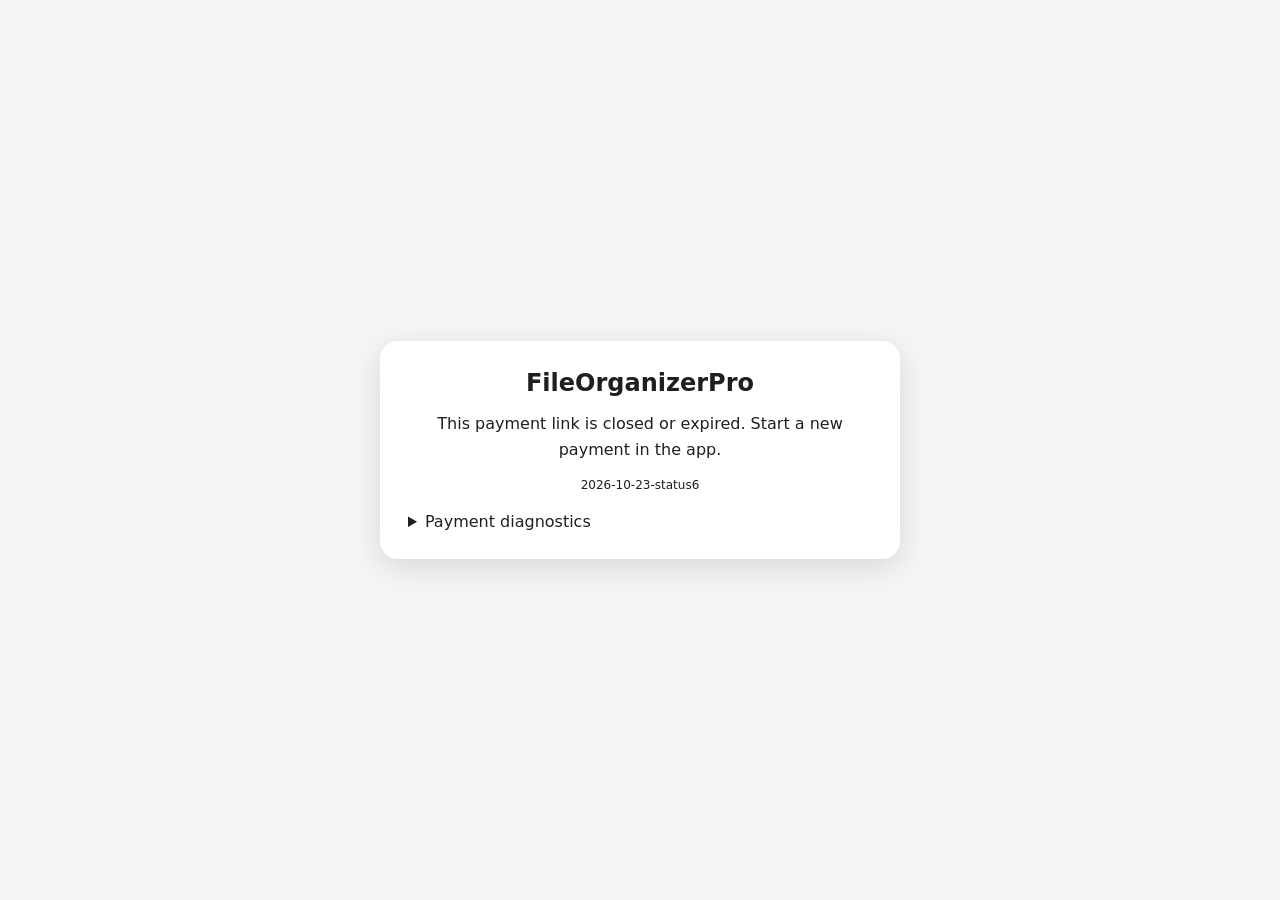
==== web/checkout.html @ 6a00ed4e "Fix pending Pi payment recovery" ====
<!doctype html>
<html lang="en">
<head>
  <meta charset="utf-8">
  <meta name="viewport" content="width=device-width, initial-scale=1">
  <title>FileOrganizerPro Checkout</title>
  <style>
    :root {
      color-scheme: light dark;
      font-family: system-ui, -apple-system, BlinkMacSystemFont, "Segoe UI", sans-serif;
    }
    body {
      margin: 0;
      min-height: 100vh;
      display: grid;
      place-items: center;
      background: #f5f5f5;
      color: #1f1f1f;
    }
    main {
      width: min(92vw, 520px);
      box-sizing: border-box;
      padding: 28px;
      border-radius: 18px;
      background: #fff;
      box-shadow: 0 8px 30px rgba(0,0,0,.12);
      text-align: center;
    }
    h1 { margin: 0 0 12px; font-size: 24px; }
    #status { margin: 14px 0; line-height: 1.6; }
    #details { margin: 16px 0; overflow-wrap: anywhere; }
    #status, button { overflow-wrap: anywhere; }
    button {
      border: 0;
      border-radius: 10px;
      padding: 12px 20px;
      font: inherit;
      cursor: pointer;
      background: #6f42c1;
      color: white;
    }
    button:disabled { opacity: .55; cursor: default; }
    .hidden { display: none; }
    .error { color: #b42318; }
    .success { color: #067647; }
    @media (prefers-color-scheme: dark) {
      body { background: #121212; color: #f1f1f1; }
      main { background: #1e1e1e; }
    }
  </style>
  <script src="https://sdk.minepi.com/pi-sdk.js"></script>
  <meta name="referrer" content="no-referrer">
  <script src="config.js?v=20261022"></script>
</head>
<body>
  <main>
    <h1>FileOrganizerPro</h1>
    <div id="status" role="status" aria-live="polite"></div>
    <div id="details"></div>
    <button id="payButton" class="hidden" type="button"></button>
    <p style="font-size:12px">2026-10-23-status6</p>
    <details style="text-align:start;margin-top:20px">
      <summary id="diagnostics-title"></summary>
      <pre id="payment-diagnostics" dir="ltr" style="white-space:pre-wrap;overflow-wrap:anywhere;font-size:12px" aria-live="polite"></pre>
    </details>
  </main>
  <script src="checkout-i18n.js?v=20261031-pending"></script>
  <script src="checkout.js?v=20261031-pending"></script>
</body>
</html>
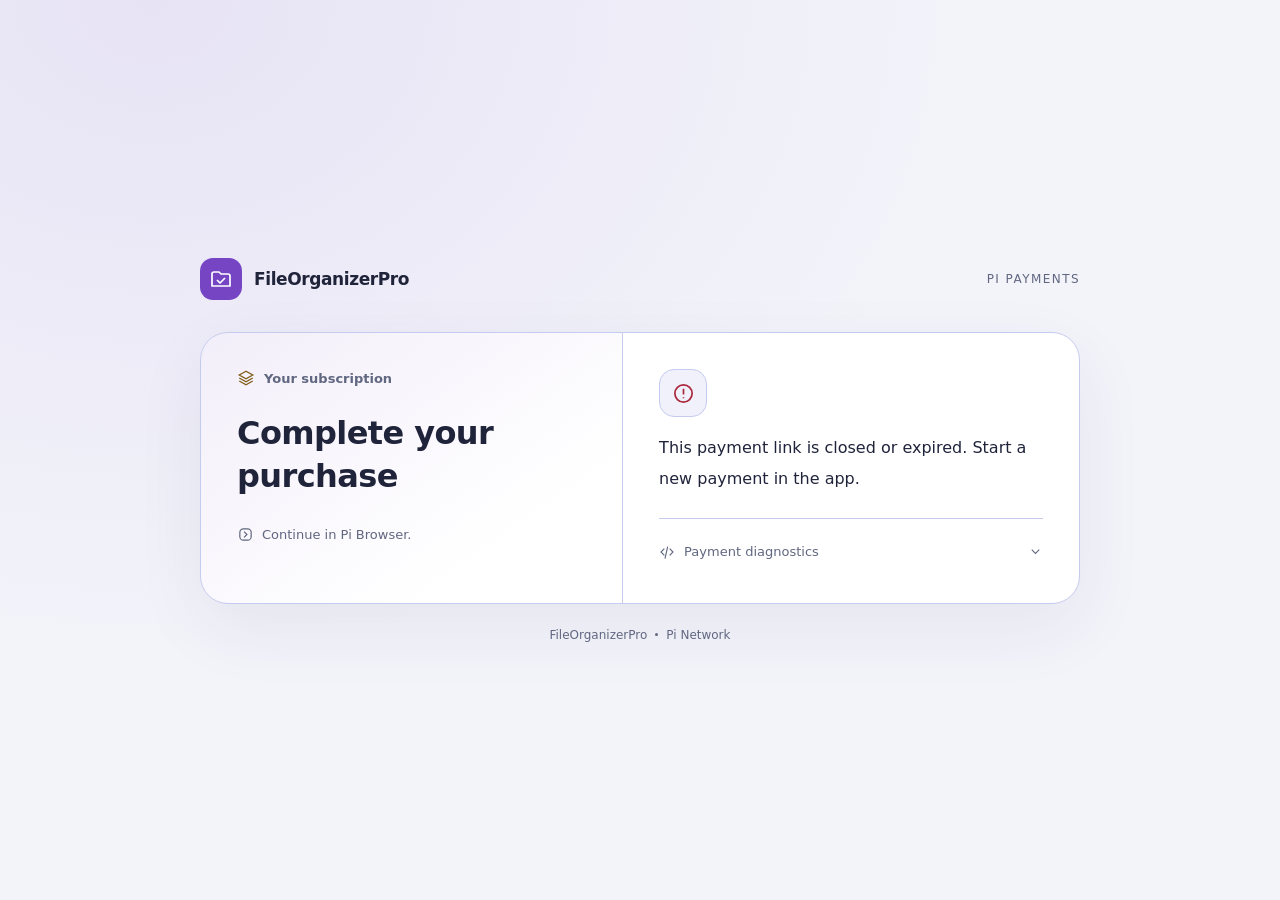
==== commit b832d173: "Redesign multilingual Pi checkout interface" ====
--- a/web/checkout.html
+++ b/web/checkout.html
@@ -3,68 +3,43 @@
 <head>
   <meta charset="utf-8">
   <meta name="viewport" content="width=device-width, initial-scale=1">
+  <meta name="color-scheme" content="dark light">
+  <meta name="referrer" content="no-referrer">
   <title>FileOrganizerPro Checkout</title>
   <style>
-    :root {
-      color-scheme: light dark;
-      font-family: system-ui, -apple-system, BlinkMacSystemFont, "Segoe UI", sans-serif;
-    }
-    body {
-      margin: 0;
-      min-height: 100vh;
-      display: grid;
-      place-items: center;
-      background: #f5f5f5;
-      color: #1f1f1f;
-    }
-    main {
-      width: min(92vw, 520px);
-      box-sizing: border-box;
-      padding: 28px;
-      border-radius: 18px;
-      background: #fff;
-      box-shadow: 0 8px 30px rgba(0,0,0,.12);
-      text-align: center;
-    }
-    h1 { margin: 0 0 12px; font-size: 24px; }
-    #status { margin: 14px 0; line-height: 1.6; }
-    #details { margin: 16px 0; overflow-wrap: anywhere; }
-    #status, button { overflow-wrap: anywhere; }
-    button {
-      border: 0;
-      border-radius: 10px;
-      padding: 12px 20px;
-      font: inherit;
-      cursor: pointer;
-      background: #6f42c1;
-      color: white;
-    }
-    button:disabled { opacity: .55; cursor: default; }
-    .hidden { display: none; }
-    .error { color: #b42318; }
-    .success { color: #067647; }
-    @media (prefers-color-scheme: dark) {
-      body { background: #121212; color: #f1f1f1; }
-      main { background: #1e1e1e; }
-    }
+    :root{color-scheme:dark;--page:#10121c;--surface:#191c2b;--inset:#202438;--line:#454d79;--text:#f3f4fc;--muted:#afb5ce;--purple:#7545c4;--gold:#f3cd7e;--focus:#acb7ff;--ok:#83dfba;--bad:#ffadb5;--shadow:0 28px 80px #03061255;font-family:system-ui,-apple-system,BlinkMacSystemFont,"Segoe UI",sans-serif}
+    *{box-sizing:border-box}body{margin:0;min-height:100vh;min-height:100svh;background:radial-gradient(ellipse at 12% 0%,#7545c419,transparent 52%),var(--page);color:var(--text);padding:32px 24px;display:flex;flex-direction:column;align-items:center;justify-content:center}button,summary{-webkit-tap-highlight-color:transparent}button{font:inherit}svg{display:block;flex-shrink:0}header{width:min(100%,880px);display:flex;align-items:center;gap:12px;margin-bottom:32px}.brand-mark{display:grid;place-items:center;width:42px;height:42px;border-radius:13px;background:var(--purple);color:#fff}.brand-name{font-size:17px;font-weight:700;letter-spacing:-.4px;direction:ltr}.brand-tag{margin-inline-start:auto;color:var(--muted);font-size:12px;letter-spacing:.12em;direction:ltr}
+    main{width:min(100%,880px);display:grid;grid-template-columns:minmax(0,1fr) minmax(0,1.08fr);border:1px solid var(--line);border-radius:28px;background:var(--surface);box-shadow:var(--shadow);overflow:hidden}.overview{padding:36px;min-width:0;background:linear-gradient(145deg,#7545c417,transparent 75%);display:flex;flex-direction:column;gap:25px;border-inline-end:1px solid var(--line)}.eyebrow{display:flex;align-items:center;gap:9px;color:var(--muted);font-size:13px;font-weight:600;margin:0}.eyebrow svg{color:var(--gold)}h1{font-size:clamp(25px,4vw,32px);line-height:1.35;letter-spacing:-.6px;margin:0;font-weight:700;overflow-wrap:anywhere}.plan-name{font-size:14px;color:var(--muted);margin:0 0 10px}.amount-card{border:1px solid #5368d9;border-radius:18px;padding:22px 20px;background:var(--inset);min-width:0}.amount-line{display:flex;align-items:center;gap:10px;flex-wrap:wrap;direction:ltr;justify-content:flex-start}.amount{font-size:clamp(25px,5vw,32px);font-weight:750;font-variant-numeric:tabular-nums;letter-spacing:-.6px;overflow-wrap:anywhere;min-width:0;line-height:1.4}.currency{color:var(--gold);background:#59348d;border:1px solid #5368d9;border-radius:9px;padding:4px 8px;font-size:17px;font-weight:700;line-height:1.4}.summary-note{font-size:13px;color:var(--muted);line-height:1.8;margin:0;display:flex;align-items:flex-start;gap:8px}.summary-note svg{margin-top:3px}.checkout-body{padding:36px;min-width:0;display:flex;flex-direction:column;gap:24px}.status-block{display:flex;flex-direction:column;gap:16px;flex:1}.status-symbol{width:48px;height:48px;border:1px solid var(--line);border-radius:15px;display:grid;place-items:center;color:var(--focus);background:var(--inset)}.status-symbol svg{width:23px;height:23px}.state-icon{display:none}body[data-state="checking"] .icon-loading,body[data-state="waiting"] .icon-clock,body[data-state="ready"] .icon-wallet,body[data-state="success"] .icon-check,body[data-state="error"] .icon-alert,body[data-state="closed"] .icon-alert{display:block}.icon-loading{animation:spin 1.1s linear infinite}#status{font-size:16px;line-height:1.9;overflow-wrap:anywhere;margin:0}body[data-state="success"] .status-symbol{color:var(--ok)}body[data-state="error"] .status-symbol,body[data-state="closed"] .status-symbol{color:var(--bad)}#status.error{color:var(--bad)}
+    #payButton{position:relative;display:flex;justify-content:center;align-items:center;width:100%;min-height:52px;border:1px solid #a487de;border-radius:14px;padding:14px 18px;background:var(--purple);color:#fff;font-size:15px;font-weight:650;cursor:pointer;transition:filter .18s,transform .18s;overflow-wrap:anywhere;line-height:1.5}#payButton:hover:not(:disabled){filter:brightness(1.1)}#payButton:active:not(:disabled){transform:translateY(1px)}#payButton:disabled{cursor:wait;opacity:.75}#payButton:disabled::before{content:"";width:16px;height:16px;flex-shrink:0;border:2px solid #ffffff55;border-top-color:#fff;border-radius:50%;margin-inline-end:10px;animation:spin 1.1s linear infinite}:focus-visible{outline:2px solid var(--focus);outline-offset:4px}.hidden{display:none!important}.diagnostics{border-top:1px solid var(--line);padding-top:18px;margin-top:auto}summary{cursor:pointer;display:flex;align-items:center;gap:9px;color:var(--muted);font-size:13px;list-style:none;min-height:30px}summary::-webkit-details-marker{display:none}summary .chevron{margin-inline-start:auto;transition:transform .2s}details[open] summary .chevron{transform:rotate(180deg)}summary:hover{color:var(--text)}#payment-diagnostics{max-height:190px;overflow:auto;white-space:pre-wrap;overflow-wrap:anywhere;background:var(--inset);border:1px solid var(--line);border-radius:10px;padding:12px;font-size:11px;line-height:1.7;color:var(--muted);text-align:left;unicode-bidi:isolate;margin:12px 0 0}footer{margin-top:24px;display:flex;align-items:center;gap:8px;color:var(--muted);font-size:12px;direction:ltr}.footer-dot{height:3px;width:3px;border-radius:50%;background:var(--muted)}[dir="rtl"] .amount-line{justify-content:flex-end}
+    @keyframes spin{to{transform:rotate(360deg)}}@media(prefers-reduced-motion:reduce){*,*::before{animation:none!important;transition:none!important}}@media(prefers-color-scheme:light){:root{color-scheme:light;--page:#f3f4fa;--surface:#fff;--inset:#f0f1fa;--line:#c5cbee;--text:#20243b;--muted:#606780;--focus:#5368d9;--ok:#18794d;--bad:#ac293e;--shadow:0 24px 70px #27315912}.eyebrow svg{color:#805c16}}
+    @media(max-width:620px){body{padding:24px 16px;justify-content:flex-start}header{margin-bottom:24px}.brand-tag{font-size:10px}main{grid-template-columns:minmax(0,1fr);border-radius:22px}.overview{border-inline-end:0;border-bottom:1px solid var(--line);padding:24px;gap:18px}.checkout-body{padding:24px;gap:22px}.status-block{flex-direction:row;align-items:flex-start;gap:12px}.status-symbol{width:40px;height:40px;border-radius:12px;flex-shrink:0}.status-symbol svg{width:21px;height:21px}#status{font-size:15px}.amount-card{padding:18px}.summary-note{font-size:12px}footer{margin-top:20px}}@media(max-width:360px){.overview,.checkout-body{padding:20px}.brand-tag{display:none}}
   </style>
   <script src="https://sdk.minepi.com/pi-sdk.js"></script>
-  <meta name="referrer" content="no-referrer">
   <script src="config.js?v=20261022"></script>
 </head>
-<body>
+<body data-state="checking">
+  <header><span class="brand-mark" aria-hidden="true"><svg width="24" height="24" viewBox="0 0 24 24" fill="none" stroke="currentColor" stroke-width="1.7" stroke-linejoin="round"><path d="M3 7a2 2 0 0 1 2-2h5l2 2h7a2 2 0 0 1 2 2v10H3Z"/><path d="m8 13 3 3 5-5"/></svg></span><span class="brand-name">FileOrganizerPro</span><span class="brand-tag">PI PAYMENTS</span></header>
   <main>
-    <h1>FileOrganizerPro</h1>
-    <div id="status" role="status" aria-live="polite"></div>
-    <div id="details"></div>
-    <button id="payButton" class="hidden" type="button"></button>
-    <p style="font-size:12px">2026-10-23-status6</p>
-    <details style="text-align:start;margin-top:20px">
-      <summary id="diagnostics-title"></summary>
-      <pre id="payment-diagnostics" dir="ltr" style="white-space:pre-wrap;overflow-wrap:anywhere;font-size:12px" aria-live="polite"></pre>
-    </details>
+    <section class="overview" aria-labelledby="checkout-heading">
+      <p class="eyebrow"><svg aria-hidden="true" width="18" height="18" viewBox="0 0 24 24" fill="none" stroke="currentColor" stroke-width="1.7"><path d="M12 3 3 8l9 5 9-5-9-5Z"/><path d="m3 12 9 5 9-5M3 16l9 5 9-5"/></svg><span id="summary-label"></span></p>
+      <h1 id="checkout-heading"></h1>
+      <div id="details" class="amount-card hidden"><p class="plan-name" id="plan-label"></p><div class="amount-line"><bdi class="amount" id="plan-amount" dir="ltr"></bdi><span class="currency" aria-label="Pi">Pi</span></div></div>
+      <p class="summary-note"><svg aria-hidden="true" width="17" height="17" viewBox="0 0 24 24" fill="none" stroke="currentColor" stroke-width="1.7"><rect x="4" y="4" width="16" height="16" rx="5"/><path d="m10 8 4 4-4 4"/></svg><span id="browser-note"></span></p>
+    </section>
+    <section class="checkout-body" aria-labelledby="checkout-heading">
+      <div class="status-block"><div class="status-symbol" aria-hidden="true">
+        <svg class="state-icon icon-loading" viewBox="0 0 24 24" fill="none" stroke="currentColor" stroke-width="1.8"><path d="M20 12a8 8 0 1 1-8-8"/></svg>
+        <svg class="state-icon icon-clock" viewBox="0 0 24 24" fill="none" stroke="currentColor" stroke-width="1.8"><circle cx="12" cy="12" r="9"/><path d="M12 7v5l3 2"/></svg>
+        <svg class="state-icon icon-wallet" viewBox="0 0 24 24" fill="none" stroke="currentColor" stroke-width="1.8"><rect x="3" y="5" width="18" height="15" rx="3"/><path d="M16 11h5v5h-5a2.5 2.5 0 0 1 0-5Z M4 5l12-3v3"/></svg>
+        <svg class="state-icon icon-check" viewBox="0 0 24 24" fill="none" stroke="currentColor" stroke-width="1.8"><circle cx="12" cy="12" r="9"/><path d="m7 12 3 3 7-7"/></svg>
+        <svg class="state-icon icon-alert" viewBox="0 0 24 24" fill="none" stroke="currentColor" stroke-width="1.8"><circle cx="12" cy="12" r="9"/><path d="M12 7v6m0 3v1"/></svg>
+      </div><p id="status" role="status" aria-live="polite" aria-atomic="true"></p></div>
+      <button id="payButton" class="hidden" type="button"></button>
+      <details class="diagnostics"><summary><svg aria-hidden="true" width="16" height="16" viewBox="0 0 24 24" fill="none" stroke="currentColor" stroke-width="1.7"><path d="m8 7-5 5 5 5m8-10 5 5-5 5m-3-13-4 18"/></svg><span id="diagnostics-title"></span><svg class="chevron" aria-hidden="true" width="15" height="15" viewBox="0 0 24 24" fill="none" stroke="currentColor" stroke-width="1.7"><path d="m6 9 6 6 6-6"/></svg></summary><pre id="payment-diagnostics" dir="ltr"></pre></details>
+    </section>
   </main>
-  <script src="checkout-i18n.js?v=20261031-pending"></script>
-  <script src="checkout.js?v=20261031-pending"></script>
+  <footer><span>FileOrganizerPro</span><span class="footer-dot"></span><span>Pi Network</span></footer>
+  <script src="checkout-i18n.js?v=20261103-design1"></script>
+  <script src="checkout.js?v=20261103-design1"></script>
 </body>
 </html>
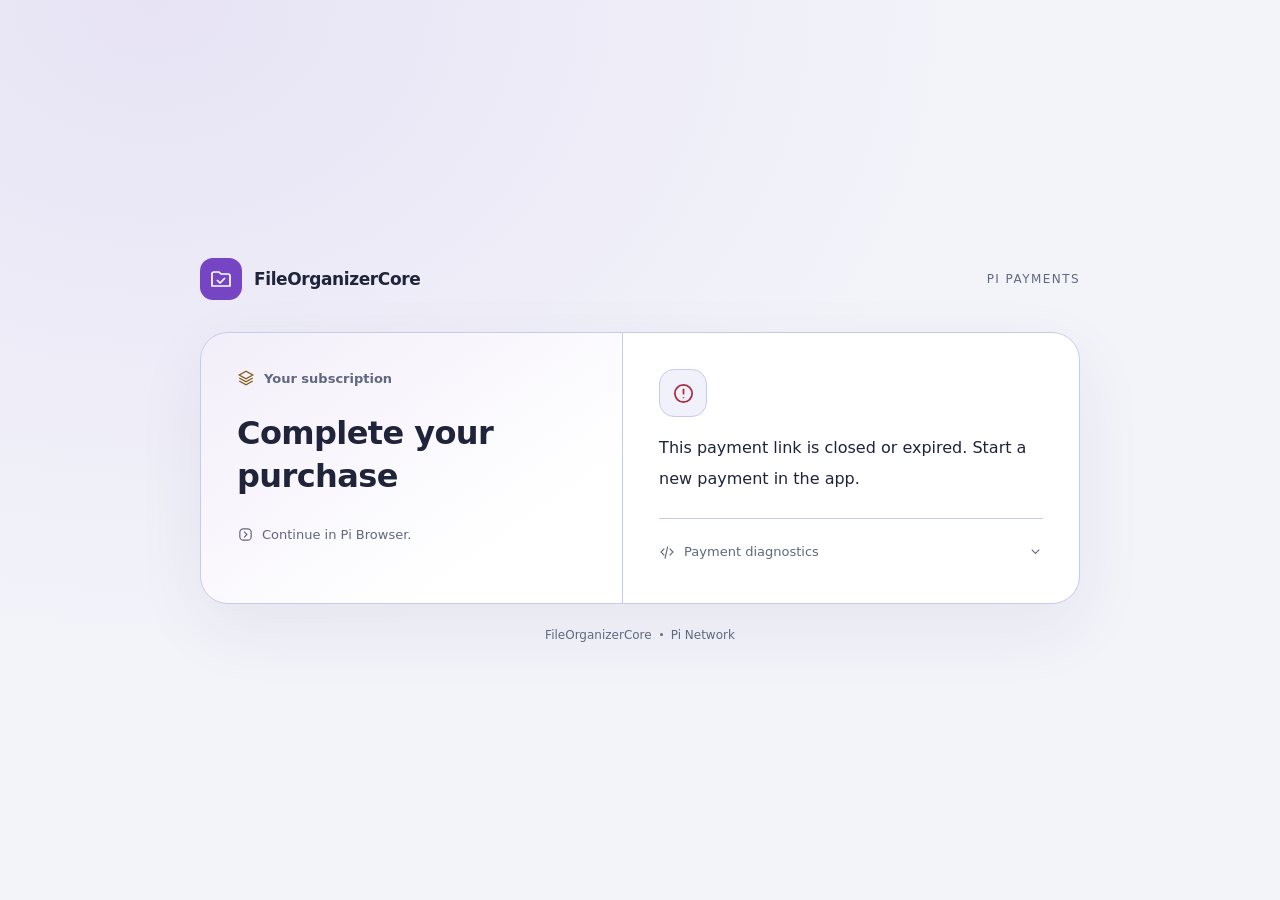
==== commit f1f75373: "Rebrand to FileOrganizerCore and update website documentation" ====
--- a/web/checkout.html
+++ b/web/checkout.html
@@ -5,7 +5,7 @@
   <meta name="viewport" content="width=device-width, initial-scale=1">
   <meta name="color-scheme" content="dark light">
   <meta name="referrer" content="no-referrer">
-  <title>FileOrganizerPro Checkout</title>
+  <title>FileOrganizerCore Checkout</title>
   <style>
     :root{color-scheme:dark;--page:#10121c;--surface:#191c2b;--inset:#202438;--line:#454d79;--text:#f3f4fc;--muted:#afb5ce;--purple:#7545c4;--gold:#f3cd7e;--focus:#acb7ff;--ok:#83dfba;--bad:#ffadb5;--shadow:0 28px 80px #03061255;font-family:system-ui,-apple-system,BlinkMacSystemFont,"Segoe UI",sans-serif}
     *{box-sizing:border-box}body{margin:0;min-height:100vh;min-height:100svh;background:radial-gradient(ellipse at 12% 0%,#7545c419,transparent 52%),var(--page);color:var(--text);padding:32px 24px;display:flex;flex-direction:column;align-items:center;justify-content:center}button,summary{-webkit-tap-highlight-color:transparent}button{font:inherit}svg{display:block;flex-shrink:0}header{width:min(100%,880px);display:flex;align-items:center;gap:12px;margin-bottom:32px}.brand-mark{display:grid;place-items:center;width:42px;height:42px;border-radius:13px;background:var(--purple);color:#fff}.brand-name{font-size:17px;font-weight:700;letter-spacing:-.4px;direction:ltr}.brand-tag{margin-inline-start:auto;color:var(--muted);font-size:12px;letter-spacing:.12em;direction:ltr}
@@ -15,10 +15,10 @@
     @media(max-width:620px){body{padding:24px 16px;justify-content:flex-start}header{margin-bottom:24px}.brand-tag{font-size:10px}main{grid-template-columns:minmax(0,1fr);border-radius:22px}.overview{border-inline-end:0;border-bottom:1px solid var(--line);padding:24px;gap:18px}.checkout-body{padding:24px;gap:22px}.status-block{flex-direction:row;align-items:flex-start;gap:12px}.status-symbol{width:40px;height:40px;border-radius:12px;flex-shrink:0}.status-symbol svg{width:21px;height:21px}#status{font-size:15px}.amount-card{padding:18px}.summary-note{font-size:12px}footer{margin-top:20px}}@media(max-width:360px){.overview,.checkout-body{padding:20px}.brand-tag{display:none}}
   </style>
   <script src="https://sdk.minepi.com/pi-sdk.js"></script>
-  <script src="config.js?v=20261022"></script>
+  <script src="config.js?v=20261105-core"></script>
 </head>
 <body data-state="checking">
-  <header><span class="brand-mark" aria-hidden="true"><svg width="24" height="24" viewBox="0 0 24 24" fill="none" stroke="currentColor" stroke-width="1.7" stroke-linejoin="round"><path d="M3 7a2 2 0 0 1 2-2h5l2 2h7a2 2 0 0 1 2 2v10H3Z"/><path d="m8 13 3 3 5-5"/></svg></span><span class="brand-name">FileOrganizerPro</span><span class="brand-tag">PI PAYMENTS</span></header>
+  <header><span class="brand-mark" aria-hidden="true"><svg width="24" height="24" viewBox="0 0 24 24" fill="none" stroke="currentColor" stroke-width="1.7" stroke-linejoin="round"><path d="M3 7a2 2 0 0 1 2-2h5l2 2h7a2 2 0 0 1 2 2v10H3Z"/><path d="m8 13 3 3 5-5"/></svg></span><span class="brand-name">FileOrganizerCore</span><span class="brand-tag">PI PAYMENTS</span></header>
   <main>
     <section class="overview" aria-labelledby="checkout-heading">
       <p class="eyebrow"><svg aria-hidden="true" width="18" height="18" viewBox="0 0 24 24" fill="none" stroke="currentColor" stroke-width="1.7"><path d="M12 3 3 8l9 5 9-5-9-5Z"/><path d="m3 12 9 5 9-5M3 16l9 5 9-5"/></svg><span id="summary-label"></span></p>
@@ -38,8 +38,8 @@
       <details class="diagnostics"><summary><svg aria-hidden="true" width="16" height="16" viewBox="0 0 24 24" fill="none" stroke="currentColor" stroke-width="1.7"><path d="m8 7-5 5 5 5m8-10 5 5-5 5m-3-13-4 18"/></svg><span id="diagnostics-title"></span><svg class="chevron" aria-hidden="true" width="15" height="15" viewBox="0 0 24 24" fill="none" stroke="currentColor" stroke-width="1.7"><path d="m6 9 6 6 6-6"/></svg></summary><pre id="payment-diagnostics" dir="ltr"></pre></details>
     </section>
   </main>
-  <footer><span>FileOrganizerPro</span><span class="footer-dot"></span><span>Pi Network</span></footer>
-  <script src="checkout-i18n.js?v=20261103-design1"></script>
-  <script src="checkout.js?v=20261103-design1"></script>
+  <footer><span>FileOrganizerCore</span><span class="footer-dot"></span><span>Pi Network</span></footer>
+  <script src="checkout-i18n.js?v=20261105-core"></script>
+  <script src="checkout.js?v=20261105-core"></script>
 </body>
 </html>
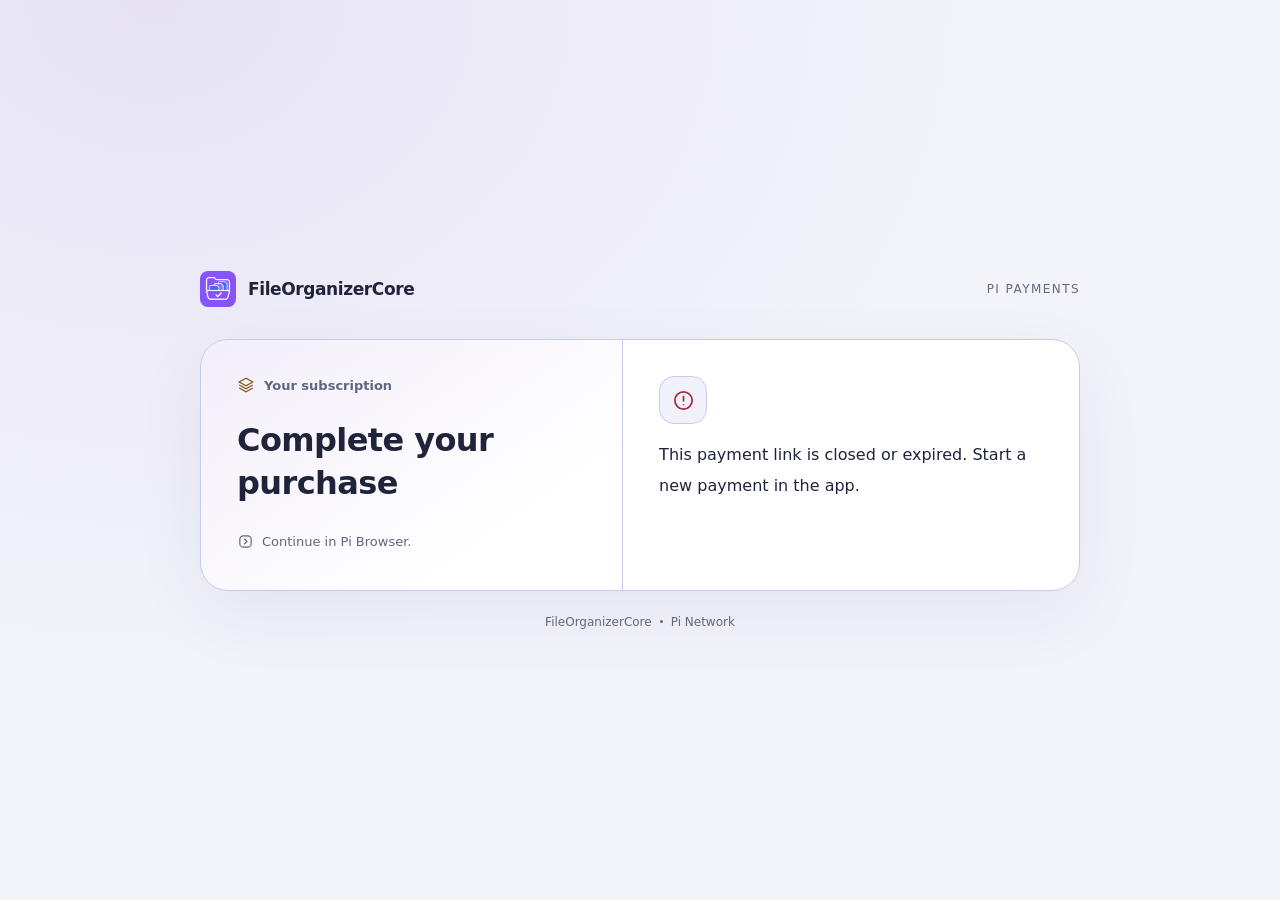
==== commit 75d516e0: "Update Core branding and remove public diagnostics" ====
--- a/web/checkout.html
+++ b/web/checkout.html
@@ -10,15 +10,18 @@
     :root{color-scheme:dark;--page:#10121c;--surface:#191c2b;--inset:#202438;--line:#454d79;--text:#f3f4fc;--muted:#afb5ce;--purple:#7545c4;--gold:#f3cd7e;--focus:#acb7ff;--ok:#83dfba;--bad:#ffadb5;--shadow:0 28px 80px #03061255;font-family:system-ui,-apple-system,BlinkMacSystemFont,"Segoe UI",sans-serif}
     *{box-sizing:border-box}body{margin:0;min-height:100vh;min-height:100svh;background:radial-gradient(ellipse at 12% 0%,#7545c419,transparent 52%),var(--page);color:var(--text);padding:32px 24px;display:flex;flex-direction:column;align-items:center;justify-content:center}button,summary{-webkit-tap-highlight-color:transparent}button{font:inherit}svg{display:block;flex-shrink:0}header{width:min(100%,880px);display:flex;align-items:center;gap:12px;margin-bottom:32px}.brand-mark{display:grid;place-items:center;width:42px;height:42px;border-radius:13px;background:var(--purple);color:#fff}.brand-name{font-size:17px;font-weight:700;letter-spacing:-.4px;direction:ltr}.brand-tag{margin-inline-start:auto;color:var(--muted);font-size:12px;letter-spacing:.12em;direction:ltr}
     main{width:min(100%,880px);display:grid;grid-template-columns:minmax(0,1fr) minmax(0,1.08fr);border:1px solid var(--line);border-radius:28px;background:var(--surface);box-shadow:var(--shadow);overflow:hidden}.overview{padding:36px;min-width:0;background:linear-gradient(145deg,#7545c417,transparent 75%);display:flex;flex-direction:column;gap:25px;border-inline-end:1px solid var(--line)}.eyebrow{display:flex;align-items:center;gap:9px;color:var(--muted);font-size:13px;font-weight:600;margin:0}.eyebrow svg{color:var(--gold)}h1{font-size:clamp(25px,4vw,32px);line-height:1.35;letter-spacing:-.6px;margin:0;font-weight:700;overflow-wrap:anywhere}.plan-name{font-size:14px;color:var(--muted);margin:0 0 10px}.amount-card{border:1px solid #5368d9;border-radius:18px;padding:22px 20px;background:var(--inset);min-width:0}.amount-line{display:flex;align-items:center;gap:10px;flex-wrap:wrap;direction:ltr;justify-content:flex-start}.amount{font-size:clamp(25px,5vw,32px);font-weight:750;font-variant-numeric:tabular-nums;letter-spacing:-.6px;overflow-wrap:anywhere;min-width:0;line-height:1.4}.currency{color:var(--gold);background:#59348d;border:1px solid #5368d9;border-radius:9px;padding:4px 8px;font-size:17px;font-weight:700;line-height:1.4}.summary-note{font-size:13px;color:var(--muted);line-height:1.8;margin:0;display:flex;align-items:flex-start;gap:8px}.summary-note svg{margin-top:3px}.checkout-body{padding:36px;min-width:0;display:flex;flex-direction:column;gap:24px}.status-block{display:flex;flex-direction:column;gap:16px;flex:1}.status-symbol{width:48px;height:48px;border:1px solid var(--line);border-radius:15px;display:grid;place-items:center;color:var(--focus);background:var(--inset)}.status-symbol svg{width:23px;height:23px}.state-icon{display:none}body[data-state="checking"] .icon-loading,body[data-state="waiting"] .icon-clock,body[data-state="ready"] .icon-wallet,body[data-state="success"] .icon-check,body[data-state="error"] .icon-alert,body[data-state="closed"] .icon-alert{display:block}.icon-loading{animation:spin 1.1s linear infinite}#status{font-size:16px;line-height:1.9;overflow-wrap:anywhere;margin:0}body[data-state="success"] .status-symbol{color:var(--ok)}body[data-state="error"] .status-symbol,body[data-state="closed"] .status-symbol{color:var(--bad)}#status.error{color:var(--bad)}
-    #payButton{position:relative;display:flex;justify-content:center;align-items:center;width:100%;min-height:52px;border:1px solid #a487de;border-radius:14px;padding:14px 18px;background:var(--purple);color:#fff;font-size:15px;font-weight:650;cursor:pointer;transition:filter .18s,transform .18s;overflow-wrap:anywhere;line-height:1.5}#payButton:hover:not(:disabled){filter:brightness(1.1)}#payButton:active:not(:disabled){transform:translateY(1px)}#payButton:disabled{cursor:wait;opacity:.75}#payButton:disabled::before{content:"";width:16px;height:16px;flex-shrink:0;border:2px solid #ffffff55;border-top-color:#fff;border-radius:50%;margin-inline-end:10px;animation:spin 1.1s linear infinite}:focus-visible{outline:2px solid var(--focus);outline-offset:4px}.hidden{display:none!important}.diagnostics{border-top:1px solid var(--line);padding-top:18px;margin-top:auto}summary{cursor:pointer;display:flex;align-items:center;gap:9px;color:var(--muted);font-size:13px;list-style:none;min-height:30px}summary::-webkit-details-marker{display:none}summary .chevron{margin-inline-start:auto;transition:transform .2s}details[open] summary .chevron{transform:rotate(180deg)}summary:hover{color:var(--text)}#payment-diagnostics{max-height:190px;overflow:auto;white-space:pre-wrap;overflow-wrap:anywhere;background:var(--inset);border:1px solid var(--line);border-radius:10px;padding:12px;font-size:11px;line-height:1.7;color:var(--muted);text-align:left;unicode-bidi:isolate;margin:12px 0 0}footer{margin-top:24px;display:flex;align-items:center;gap:8px;color:var(--muted);font-size:12px;direction:ltr}.footer-dot{height:3px;width:3px;border-radius:50%;background:var(--muted)}[dir="rtl"] .amount-line{justify-content:flex-end}
+    #payButton{position:relative;display:flex;justify-content:center;align-items:center;width:100%;min-height:52px;border:1px solid #a487de;border-radius:14px;padding:14px 18px;background:var(--purple);color:#fff;font-size:15px;font-weight:650;cursor:pointer;transition:filter .18s,transform .18s;overflow-wrap:anywhere;line-height:1.5}#payButton:hover:not(:disabled){filter:brightness(1.1)}#payButton:active:not(:disabled){transform:translateY(1px)}#payButton:disabled{cursor:wait;opacity:.75}#payButton:disabled::before{content:"";width:16px;height:16px;flex-shrink:0;border:2px solid #ffffff55;border-top-color:#fff;border-radius:50%;margin-inline-end:10px;animation:spin 1.1s linear infinite}:focus-visible{outline:2px solid var(--focus);outline-offset:4px}.hidden{display:none!important}footer{margin-top:24px;display:flex;align-items:center;gap:8px;color:var(--muted);font-size:12px;direction:ltr}.footer-dot{height:3px;width:3px;border-radius:50%;background:var(--muted)}[dir="rtl"] .amount-line{justify-content:flex-end}
     @keyframes spin{to{transform:rotate(360deg)}}@media(prefers-reduced-motion:reduce){*,*::before{animation:none!important;transition:none!important}}@media(prefers-color-scheme:light){:root{color-scheme:light;--page:#f3f4fa;--surface:#fff;--inset:#f0f1fa;--line:#c5cbee;--text:#20243b;--muted:#606780;--focus:#5368d9;--ok:#18794d;--bad:#ac293e;--shadow:0 24px 70px #27315912}.eyebrow svg{color:#805c16}}
     @media(max-width:620px){body{padding:24px 16px;justify-content:flex-start}header{margin-bottom:24px}.brand-tag{font-size:10px}main{grid-template-columns:minmax(0,1fr);border-radius:22px}.overview{border-inline-end:0;border-bottom:1px solid var(--line);padding:24px;gap:18px}.checkout-body{padding:24px;gap:22px}.status-block{flex-direction:row;align-items:flex-start;gap:12px}.status-symbol{width:40px;height:40px;border-radius:12px;flex-shrink:0}.status-symbol svg{width:21px;height:21px}#status{font-size:15px}.amount-card{padding:18px}.summary-note{font-size:12px}footer{margin-top:20px}}@media(max-width:360px){.overview,.checkout-body{padding:20px}.brand-tag{display:none}}
   </style>
   <script src="https://sdk.minepi.com/pi-sdk.js"></script>
   <script src="config.js?v=20261105-core"></script>
+<link rel="icon" href="assets/brand/favicon.ico?v=20261110">
+<link rel="apple-touch-icon" href="assets/brand/apple-touch-icon.png">
+<style>.foc-logo{width:36px;height:36px;object-fit:contain;flex:none;vertical-align:middle;border-radius:8px}.foc-brand{display:flex;align-items:center;gap:10px;direction:ltr}</style>
 </head>
 <body data-state="checking">
-  <header><span class="brand-mark" aria-hidden="true"><svg width="24" height="24" viewBox="0 0 24 24" fill="none" stroke="currentColor" stroke-width="1.7" stroke-linejoin="round"><path d="M3 7a2 2 0 0 1 2-2h5l2 2h7a2 2 0 0 1 2 2v10H3Z"/><path d="m8 13 3 3 5-5"/></svg></span><span class="brand-name">FileOrganizerCore</span><span class="brand-tag">PI PAYMENTS</span></header>
+  <header><img class="foc-logo" src="assets/brand/logo.png" alt="" width="36" height="36"><span class="brand-name">FileOrganizerCore</span><span class="brand-tag">PI PAYMENTS</span></header>
   <main>
     <section class="overview" aria-labelledby="checkout-heading">
       <p class="eyebrow"><svg aria-hidden="true" width="18" height="18" viewBox="0 0 24 24" fill="none" stroke="currentColor" stroke-width="1.7"><path d="M12 3 3 8l9 5 9-5-9-5Z"/><path d="m3 12 9 5 9-5M3 16l9 5 9-5"/></svg><span id="summary-label"></span></p>
@@ -35,11 +38,11 @@
         <svg class="state-icon icon-alert" viewBox="0 0 24 24" fill="none" stroke="currentColor" stroke-width="1.8"><circle cx="12" cy="12" r="9"/><path d="M12 7v6m0 3v1"/></svg>
       </div><p id="status" role="status" aria-live="polite" aria-atomic="true"></p></div>
       <button id="payButton" class="hidden" type="button"></button>
-      <details class="diagnostics"><summary><svg aria-hidden="true" width="16" height="16" viewBox="0 0 24 24" fill="none" stroke="currentColor" stroke-width="1.7"><path d="m8 7-5 5 5 5m8-10 5 5-5 5m-3-13-4 18"/></svg><span id="diagnostics-title"></span><svg class="chevron" aria-hidden="true" width="15" height="15" viewBox="0 0 24 24" fill="none" stroke="currentColor" stroke-width="1.7"><path d="m6 9 6 6 6-6"/></svg></summary><pre id="payment-diagnostics" dir="ltr"></pre></details>
+      
     </section>
   </main>
   <footer><span>FileOrganizerCore</span><span class="footer-dot"></span><span>Pi Network</span></footer>
   <script src="checkout-i18n.js?v=20261105-core"></script>
-  <script src="checkout.js?v=20261105-core"></script>
+  <script src="checkout.js?v=20261110-brand"></script>
 </body>
 </html>
